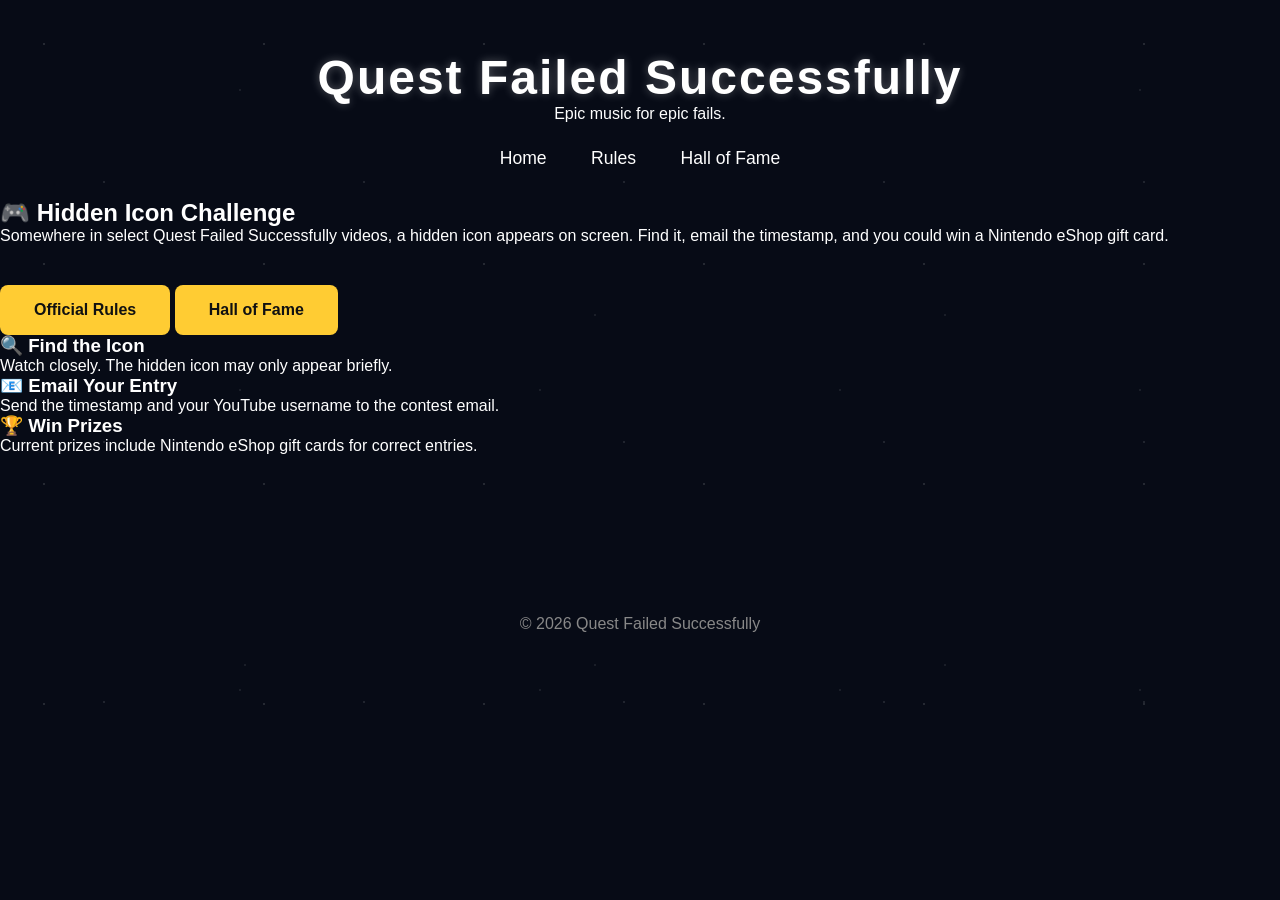
==== index.html @ 1bcabee9 "Update homepage Refactor HTML structure and improve accessibility." ====
<!DOCTYPE html>
<html lang="en">
<head>
<meta charset="UTF-8">
<meta name="viewport" content="width=device-width, initial-scale=1.0">
<title>Quest Failed Successfully</title>
<link rel="stylesheet" href="style.css">
</head>

<body>

<header class="site-header">
  <h1>Quest Failed Successfully</h1>
  <p class="tagline">Epic music for epic fails.</p>

  <nav>
    <a href="index.html">Home</a>
    <a href="rules.html">Rules</a>
    <a href="winners.html">Hall of Fame</a>
  </nav>
</header>

<main>

<section class="hero-card">
  <h2>🎮 Hidden Icon Challenge</h2>
  <p>
    Somewhere in select Quest Failed Successfully videos, a hidden icon appears on screen.
    Find it, email the timestamp, and you could win a Nintendo eShop gift card.
  </p>

  <div class="button-row">
    <a class="button" href="rules.html">Official Rules</a>
    <a class="button secondary" href="winners.html">Hall of Fame</a>
  </div>
</section>

<section class="info-grid">
  <div class="info-card">
    <h3>🔍 Find the Icon</h3>
    <p>Watch closely. The hidden icon may only appear briefly.</p>
  </div>

  <div class="info-card">
    <h3>📧 Email Your Entry</h3>
    <p>Send the timestamp and your YouTube username to the contest email.</p>
  </div>

  <div class="info-card">
    <h3>🏆 Win Prizes</h3>
    <p>Current prizes include Nintendo eShop gift cards for correct entries.</p>
  </div>
</section>

</main>

<footer>
  <p>© 2026 Quest Failed Successfully</p>
</footer>

</body>
</html>
---- style.css ----
/* ==========================================================
   Quest Failed Successfully
   Main Stylesheet
   ========================================================== */

*{
    margin:0;
    padding:0;
    box-sizing:border-box;
}

body{

    font-family: Arial, Helvetica, sans-serif;

    background:#070b16;

    color:white;

    min-height:100vh;

    background-image:
        radial-gradient(circle at 20% 20%, rgba(255,255,255,.12) 1px, transparent 1px),
        radial-gradient(circle at 80% 30%, rgba(255,255,255,.08) 1px, transparent 1px),
        radial-gradient(circle at 40% 70%, rgba(255,255,255,.10) 1px, transparent 1px),
        radial-gradient(circle at 70% 90%, rgba(255,255,255,.08) 1px, transparent 1px);

    background-size:
        220px 220px,
        300px 300px,
        260px 260px,
        350px 350px;

}

header{

    text-align:center;

    padding:50px 20px 30px;

}

header h1{

    font-size:3rem;

    letter-spacing:2px;

    color:#ffffff;

    text-shadow:
        0 0 10px rgba(255,255,255,.3);

}

nav{

    margin-top:25px;

}

nav a{

    color:white;

    text-decoration:none;

    margin:0 20px;

    font-size:1.1rem;

    transition:.25s;

}

nav a:hover{

    color:#ffcc33;

}

.hero{

    max-width:900px;

    margin:80px auto;

    text-align:center;

    padding:0 20px;

}

.hero h2{

    font-size:2.3rem;

    margin-bottom:20px;

}

.hero p{

    font-size:1.15rem;

    line-height:1.7;

    color:#d0d0d0;

}

.button{

    display:inline-block;

    margin-top:40px;

    padding:16px 34px;

    background:#ffcc33;

    color:#111;

    font-weight:bold;

    text-decoration:none;

    border-radius:8px;

    transition:.25s;

}

.button:hover{

    transform:translateY(-2px);

    box-shadow:0 0 20px rgba(255,204,51,.5);

}

footer{

    margin-top:120px;

    text-align:center;

    padding:40px;

    color:#888;

}
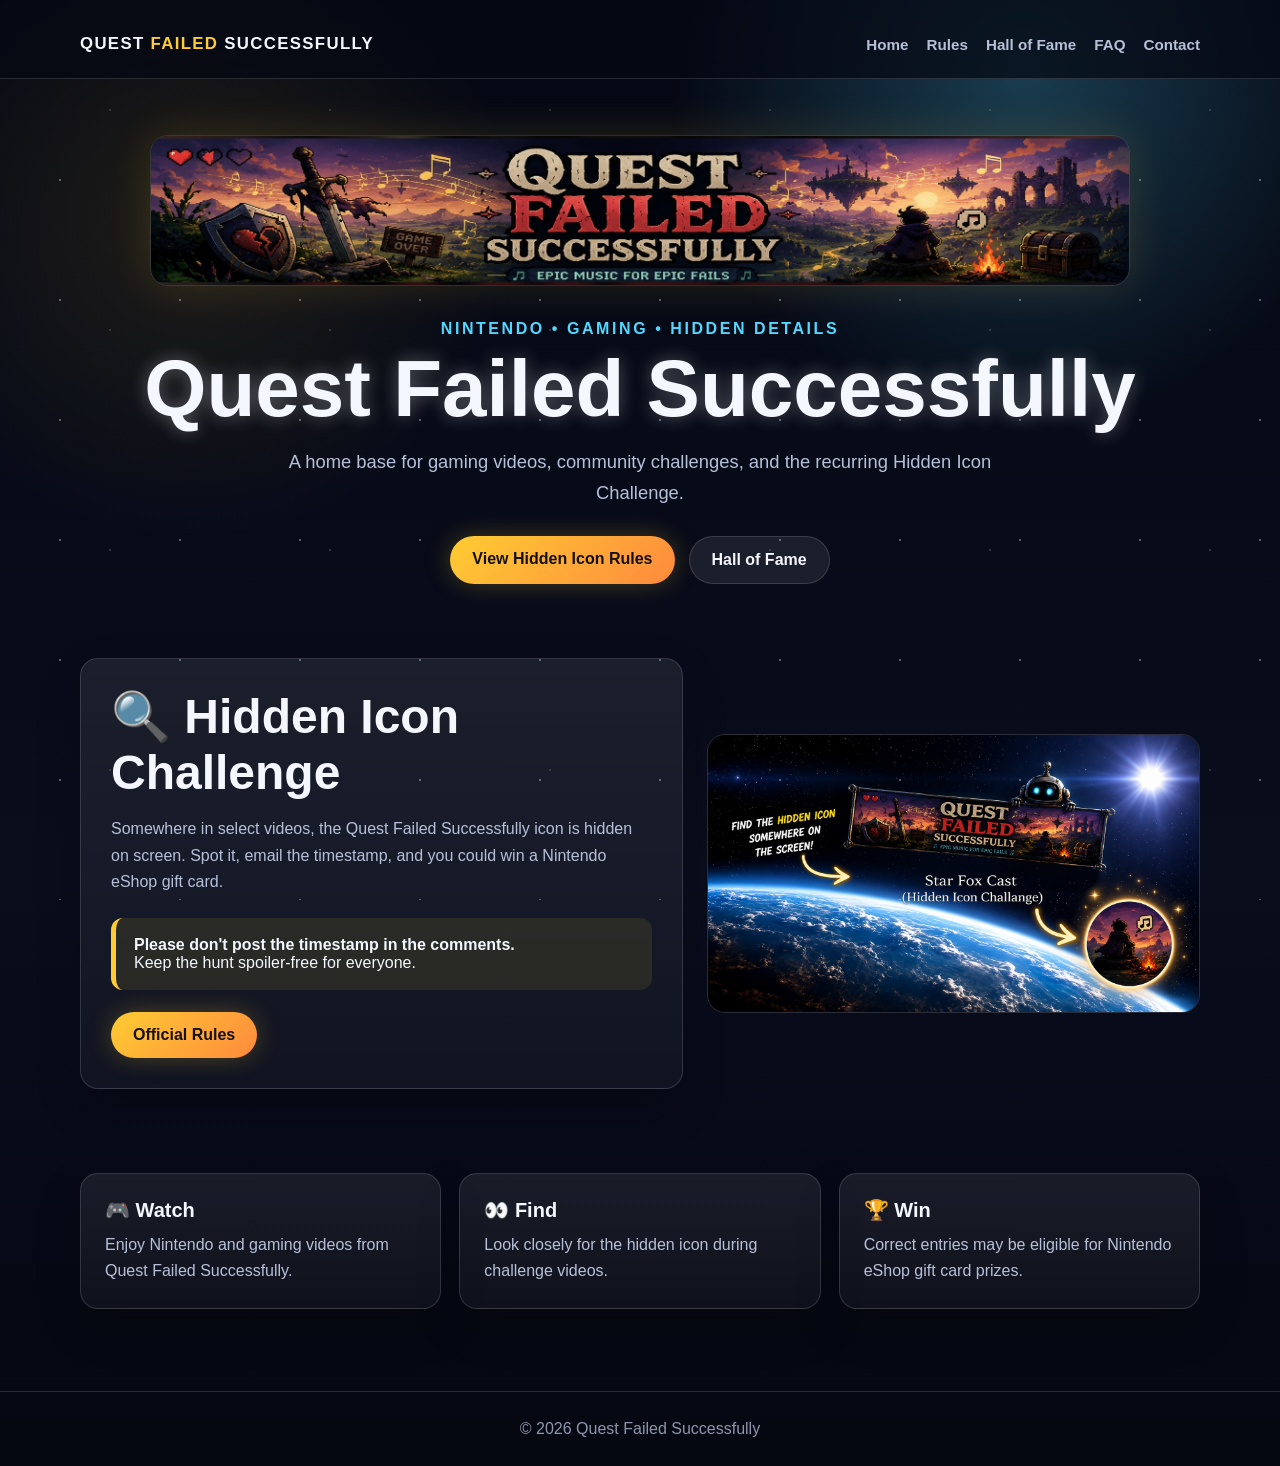
==== commit 41fa3769: "Add website version 1" ====
--- a/index.html
+++ b/index.html
@@ -1,62 +1,13 @@
-<!DOCTYPE html>
-<html lang="en">
-<head>
-<meta charset="UTF-8">
-<meta name="viewport" content="width=device-width, initial-scale=1.0">
-<title>Quest Failed Successfully</title>
-<link rel="stylesheet" href="style.css">
-</head>
-
-<body>
-
-<header class="site-header">
-  <h1>Quest Failed Successfully</h1>
-  <p class="tagline">Epic music for epic fails.</p>
-
-  <nav>
-    <a href="index.html">Home</a>
-    <a href="rules.html">Rules</a>
-    <a href="winners.html">Hall of Fame</a>
-  </nav>
-</header>
-
+<!DOCTYPE html><html lang="en"><head><meta charset="UTF-8"><meta name="viewport" content="width=device-width, initial-scale=1.0"><title>Quest Failed Successfully</title><link rel="stylesheet" href="assets/css/style.css"></head><body><header class="site-header"><div class="container nav-wrap"><a class="logo" href="index.html">Quest <span>Failed</span> Successfully</a><nav><a href="index.html">Home</a><a href="rules.html">Rules</a><a href="winners.html">Hall of Fame</a><a href="faq.html">FAQ</a><a href="contact.html">Contact</a></nav></div></header>
 <main>
-
-<section class="hero-card">
-  <h2>🎮 Hidden Icon Challenge</h2>
-  <p>
-    Somewhere in select Quest Failed Successfully videos, a hidden icon appears on screen.
-    Find it, email the timestamp, and you could win a Nintendo eShop gift card.
-  </p>
-
-  <div class="button-row">
-    <a class="button" href="rules.html">Official Rules</a>
-    <a class="button secondary" href="winners.html">Hall of Fame</a>
-  </div>
-</section>
-
-<section class="info-grid">
-  <div class="info-card">
-    <h3>🔍 Find the Icon</h3>
-    <p>Watch closely. The hidden icon may only appear briefly.</p>
-  </div>
-
-  <div class="info-card">
-    <h3>📧 Email Your Entry</h3>
-    <p>Send the timestamp and your YouTube username to the contest email.</p>
-  </div>
-
-  <div class="info-card">
-    <h3>🏆 Win Prizes</h3>
-    <p>Current prizes include Nintendo eShop gift cards for correct entries.</p>
-  </div>
-</section>
-
+<section class="hero"><div class="container">
+<img class="banner" src="assets/images/qfs-banner.jpeg" alt="Quest Failed Successfully banner">
+<p class="kicker">Nintendo • Gaming • Hidden Details</p>
+<h1>Quest Failed Successfully</h1>
+<p class="lead">A home base for gaming videos, community challenges, and the recurring Hidden Icon Challenge.</p>
+<div class="button-row"><a class="button" href="rules.html">View Hidden Icon Rules</a><a class="button secondary" href="winners.html">Hall of Fame</a></div>
+</div></section>
+<section class="section"><div class="container feature"><div class="content"><h2>🔍 Hidden Icon Challenge</h2><p>Somewhere in select videos, the Quest Failed Successfully icon is hidden on screen. Spot it, email the timestamp, and you could win a Nintendo eShop gift card.</p><div class="notice"><strong>Please don't post the timestamp in the comments.</strong><br>Keep the hunt spoiler-free for everyone.</div><a class="button" href="rules.html">Official Rules</a></div><img src="assets/images/hidden-icon-thumbnail.jpeg" alt="Hidden Icon Challenge thumbnail"></div></section>
+<section class="section"><div class="container grid"><div class="card"><h3>🎮 Watch</h3><p>Enjoy Nintendo and gaming videos from Quest Failed Successfully.</p></div><div class="card"><h3>👀 Find</h3><p>Look closely for the hidden icon during challenge videos.</p></div><div class="card"><h3>🏆 Win</h3><p>Correct entries may be eligible for Nintendo eShop gift card prizes.</p></div></div></section>
 </main>
-
-<footer>
-  <p>© 2026 Quest Failed Successfully</p>
-</footer>
-
-</body>
-</html>
+<footer><div class="container"><p>© 2026 Quest Failed Successfully</p></div></footer></body></html>
--- a/assets/css/style.css
+++ b/assets/css/style.css
@@ -0,0 +1,35 @@
+
+:root{--bg:#060914;--text:#f5f7ff;--muted:#b8c0d9;--gold:#ffcc33;--orange:#ff8a3d;--blue:#53d7ff;--border:rgba(255,255,255,.14)}
+*{box-sizing:border-box;margin:0;padding:0}
+body{font-family:Arial,Helvetica,sans-serif;color:var(--text);background:radial-gradient(circle at 80% 5%,rgba(83,215,255,.25),transparent 22rem),radial-gradient(circle at 15% 15%,rgba(255,204,51,.10),transparent 20rem),linear-gradient(180deg,#050813,#090d1c 60%,#050711);min-height:100vh;overflow-x:hidden}
+body:before{content:"";position:fixed;inset:0;pointer-events:none;background-image:radial-gradient(circle,rgba(255,255,255,.75) 1px,transparent 1px),radial-gradient(circle,rgba(255,255,255,.35) 1px,transparent 1px);background-size:120px 120px,220px 220px;animation:stars 55s linear infinite;opacity:.45}
+@keyframes stars{from{transform:translateY(0)}to{transform:translateY(-220px)}}
+.container{width:min(1120px,calc(100% - 32px));margin:0 auto}
+.site-header{position:relative;padding:34px 0 24px;border-bottom:1px solid var(--border);background:rgba(6,9,20,.72);backdrop-filter:blur(10px)}
+.nav-wrap{display:flex;align-items:center;justify-content:space-between;gap:20px}
+.logo{text-decoration:none;font-weight:900;letter-spacing:.08em;text-transform:uppercase;font-size:1.05rem;color:var(--text)}
+.logo span{color:var(--gold)}
+nav{display:flex;gap:18px;flex-wrap:wrap;justify-content:center}
+nav a{text-decoration:none;color:var(--muted);font-weight:700;font-size:.95rem}
+nav a:hover,nav a.active{color:var(--gold)}
+.hero{position:relative;padding:56px 0 32px;text-align:center}
+.banner{width:min(980px,100%);border-radius:18px;border:1px solid var(--border);box-shadow:0 0 45px rgba(255,204,51,.14);display:block;margin:0 auto 34px}
+.kicker{color:var(--blue);font-weight:900;letter-spacing:.16em;text-transform:uppercase;margin-bottom:12px}
+h1{font-size:clamp(2.4rem,7vw,5rem);line-height:.98;text-shadow:0 0 18px rgba(255,255,255,.32);margin-bottom:18px}
+h2{font-size:clamp(1.8rem,4vw,3rem);margin-bottom:16px}
+h3{font-size:1.25rem;margin-bottom:10px}
+.lead{color:var(--muted);font-size:1.15rem;line-height:1.7;max-width:790px;margin:0 auto}
+.button-row{display:flex;flex-wrap:wrap;gap:14px;justify-content:center;margin-top:28px}
+.button{display:inline-block;text-decoration:none;background:linear-gradient(135deg,var(--gold),var(--orange));color:#14100a;font-weight:900;padding:14px 22px;border-radius:999px;box-shadow:0 0 24px rgba(255,204,51,.25)}
+.button.secondary{background:rgba(255,255,255,.08);color:var(--text);border:1px solid var(--border);box-shadow:none}
+.section{padding:42px 0}
+.grid{display:grid;grid-template-columns:repeat(3,1fr);gap:18px}
+.card,.content{background:linear-gradient(180deg,rgba(255,255,255,.08),rgba(255,255,255,.04));border:1px solid var(--border);border-radius:18px;padding:24px;box-shadow:0 18px 45px rgba(0,0,0,.2)}
+.card p,.content p,.content li{color:var(--muted);line-height:1.65}
+.feature{display:grid;grid-template-columns:1.1fr .9fr;gap:24px;align-items:center}
+.feature img{width:100%;border-radius:18px;border:1px solid var(--border)}
+.content{padding:30px}
+.content ul,.content ol{padding-left:22px;margin:14px 0}.content li{margin:10px 0}.content h2{margin-top:24px}.content h2:first-child{margin-top:0}
+.notice{border-left:5px solid var(--gold);background:rgba(255,204,51,.09);padding:18px;border-radius:12px;margin:22px 0}
+footer{border-top:1px solid var(--border);padding:28px 0;color:#8e96ad;text-align:center;margin-top:40px}
+@media(max-width:760px){.nav-wrap{flex-direction:column}.grid,.feature{grid-template-columns:1fr}.hero{padding-top:34px}}
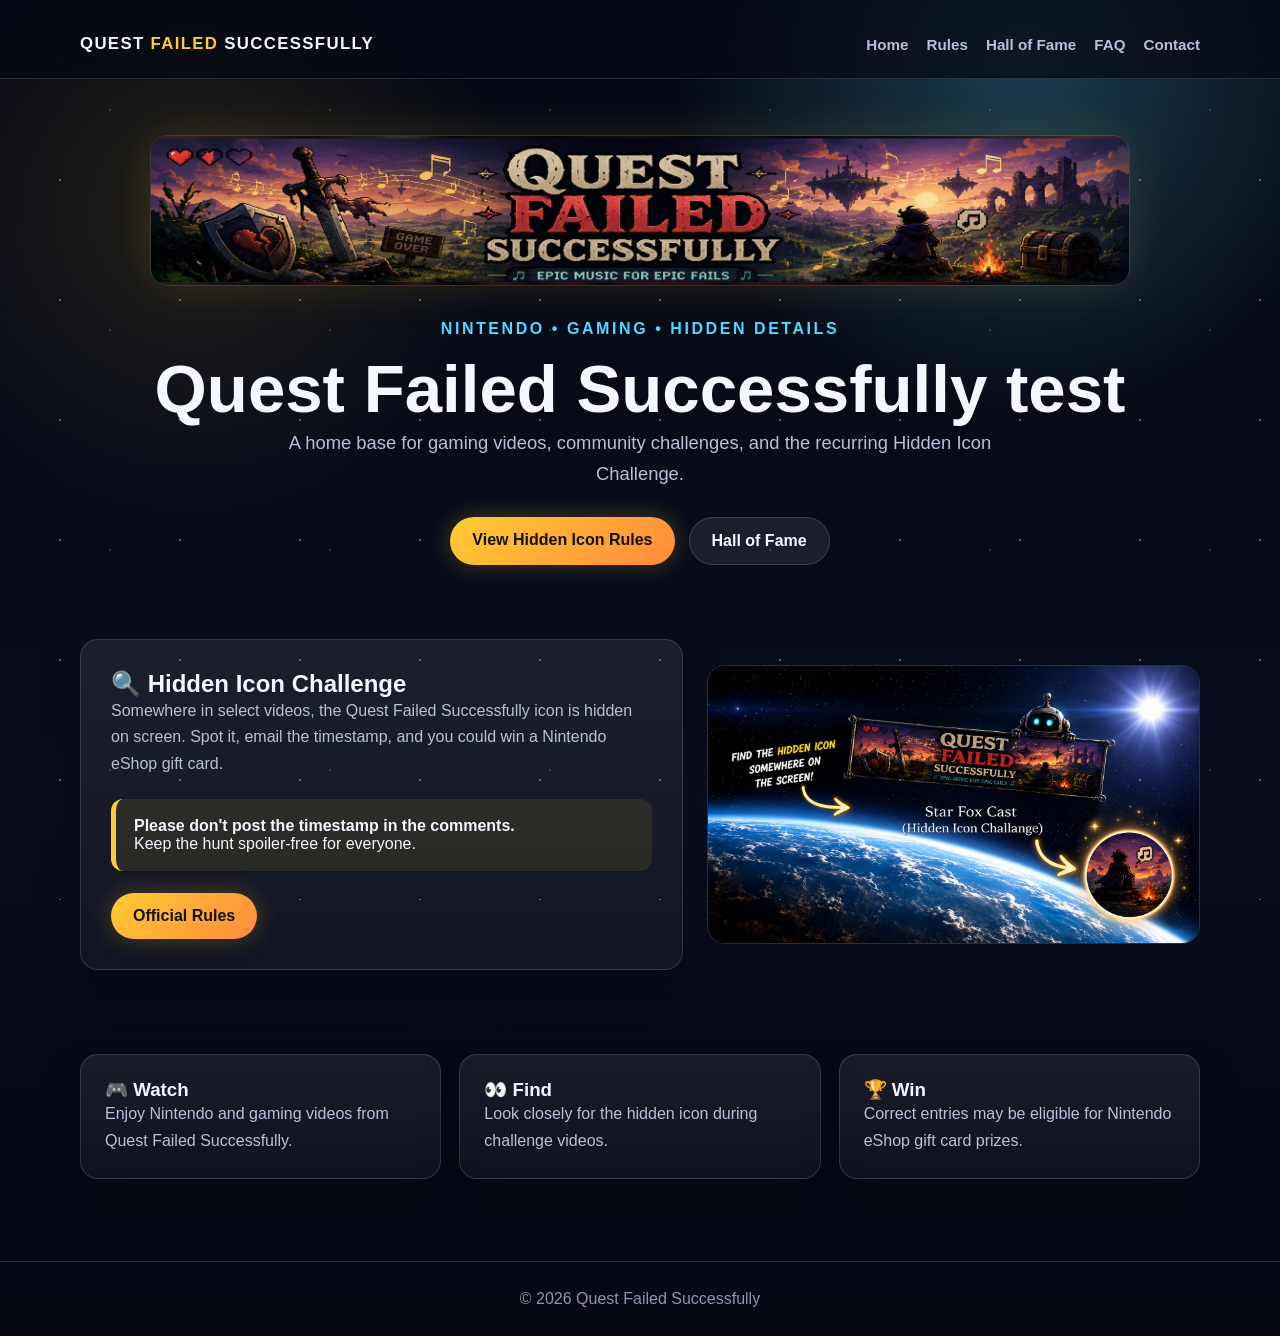
==== commit 22c3ba0b: "Update site styling" ====
--- a/index.html
+++ b/index.html
@@ -3,7 +3,7 @@
 <section class="hero"><div class="container">
 <img class="banner" src="assets/images/qfs-banner.jpeg" alt="Quest Failed Successfully banner">
 <p class="kicker">Nintendo • Gaming • Hidden Details</p>
-<h1>Quest Failed Successfully</h1>
+<h1>Quest Failed Successfully test</h1>
 <p class="lead">A home base for gaming videos, community challenges, and the recurring Hidden Icon Challenge.</p>
 <div class="button-row"><a class="button" href="rules.html">View Hidden Icon Rules</a><a class="button secondary" href="winners.html">Hall of Fame</a></div>
 </div></section>
--- a/assets/css/style.css
+++ b/assets/css/style.css
@@ -15,8 +15,8 @@
 .hero{position:relative;padding:56px 0 32px;text-align:center}
 .banner{width:min(980px,100%);border-radius:18px;border:1px solid var(--border);box-shadow:0 0 45px rgba(255,204,51,.14);display:block;margin:0 auto 34px}
 .kicker{color:var(--blue);font-weight:900;letter-spacing:.16em;text-transform:uppercase;margin-bottom:12px}
-h1{font-size:clamp(2.4rem,7vw,5rem);line-height:.98;text-shadow:0 0 18px rgba(255,255,255,.32);margin-bottom:18px}
-h2{font-size:clamp(1.8rem,4vw,3rem);margin-bottom:16px}
+h1 {font-size: clamp(2.2rem, 6vw, 4.2rem);}line-height:.98;text-shadow:0 0 18px rgba(255,255,255,.32);margin-bottom:18px}
+h2 {font-size: clamp(1.6rem, 3.5vw, 2.4rem);}margin-bottom:16px}
 h3{font-size:1.25rem;margin-bottom:10px}
 .lead{color:var(--muted);font-size:1.15rem;line-height:1.7;max-width:790px;margin:0 auto}
 .button-row{display:flex;flex-wrap:wrap;gap:14px;justify-content:center;margin-top:28px}
@@ -33,3 +33,5 @@
 .notice{border-left:5px solid var(--gold);background:rgba(255,204,51,.09);padding:18px;border-radius:12px;margin:22px 0}
 footer{border-top:1px solid var(--border);padding:28px 0;color:#8e96ad;text-align:center;margin-top:40px}
 @media(max-width:760px){.nav-wrap{flex-direction:column}.grid,.feature{grid-template-columns:1fr}.hero{padding-top:34px}}
+body {outline: 5px solid red !important;
+}
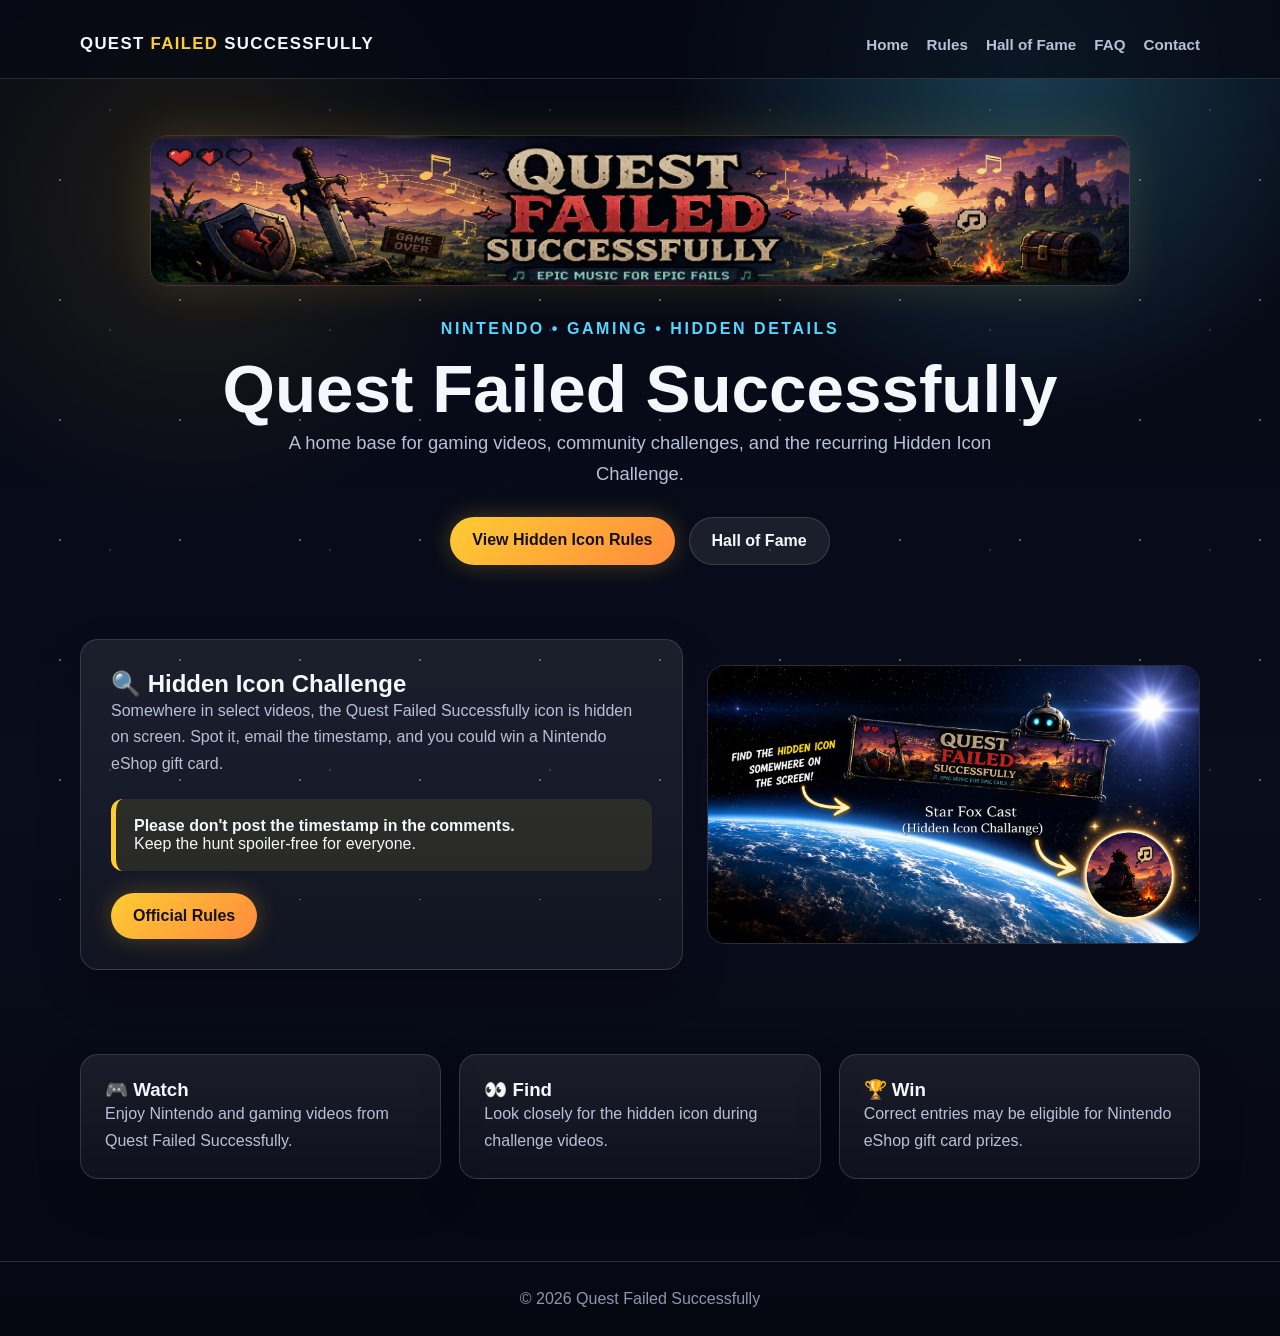
==== commit 998a5515: "Fix header text in index.html" ====
--- a/index.html
+++ b/index.html
@@ -3,11 +3,11 @@
 <section class="hero"><div class="container">
 <img class="banner" src="assets/images/qfs-banner.jpeg" alt="Quest Failed Successfully banner">
 <p class="kicker">Nintendo • Gaming • Hidden Details</p>
-<h1>Quest Failed Successfully test</h1>
+<h1>Quest Failed Successfully</h1>
 <p class="lead">A home base for gaming videos, community challenges, and the recurring Hidden Icon Challenge.</p>
 <div class="button-row"><a class="button" href="rules.html">View Hidden Icon Rules</a><a class="button secondary" href="winners.html">Hall of Fame</a></div>
 </div></section>
 <section class="section"><div class="container feature"><div class="content"><h2>🔍 Hidden Icon Challenge</h2><p>Somewhere in select videos, the Quest Failed Successfully icon is hidden on screen. Spot it, email the timestamp, and you could win a Nintendo eShop gift card.</p><div class="notice"><strong>Please don't post the timestamp in the comments.</strong><br>Keep the hunt spoiler-free for everyone.</div><a class="button" href="rules.html">Official Rules</a></div><img src="assets/images/hidden-icon-thumbnail.jpeg" alt="Hidden Icon Challenge thumbnail"></div></section>
 <section class="section"><div class="container grid"><div class="card"><h3>🎮 Watch</h3><p>Enjoy Nintendo and gaming videos from Quest Failed Successfully.</p></div><div class="card"><h3>👀 Find</h3><p>Look closely for the hidden icon during challenge videos.</p></div><div class="card"><h3>🏆 Win</h3><p>Correct entries may be eligible for Nintendo eShop gift card prizes.</p></div></div></section>
 </main>
-<footer><div class="container"><p>© 2026 Quest Failed Successfully</p></div></footer></body></html>+<footer><div class="container"><p>© 2026 Quest Failed Successfully</p></div></footer></body></html>
--- a/assets/css/style.css
+++ b/assets/css/style.css
@@ -15,7 +15,7 @@
 .hero{position:relative;padding:56px 0 32px;text-align:center}
 .banner{width:min(980px,100%);border-radius:18px;border:1px solid var(--border);box-shadow:0 0 45px rgba(255,204,51,.14);display:block;margin:0 auto 34px}
 .kicker{color:var(--blue);font-weight:900;letter-spacing:.16em;text-transform:uppercase;margin-bottom:12px}
-h1 {font-size: clamp(2.2rem, 6vw, 4.2rem);}line-height:.98;text-shadow:0 0 18px rgba(255,255,255,.32);margin-bottom:18px}
+h1 {font-size: clamp(2.2rem, 6vw, 4.21rem);}line-height:.98;text-shadow:0 0 18px rgba(255,255,255,.32);margin-bottom:18px}
 h2 {font-size: clamp(1.6rem, 3.5vw, 2.4rem);}margin-bottom:16px}
 h3{font-size:1.25rem;margin-bottom:10px}
 .lead{color:var(--muted);font-size:1.15rem;line-height:1.7;max-width:790px;margin:0 auto}
@@ -34,4 +34,4 @@
 footer{border-top:1px solid var(--border);padding:28px 0;color:#8e96ad;text-align:center;margin-top:40px}
 @media(max-width:760px){.nav-wrap{flex-direction:column}.grid,.feature{grid-template-columns:1fr}.hero{padding-top:34px}}
 body {outline: 5px solid red !important;
-}+}
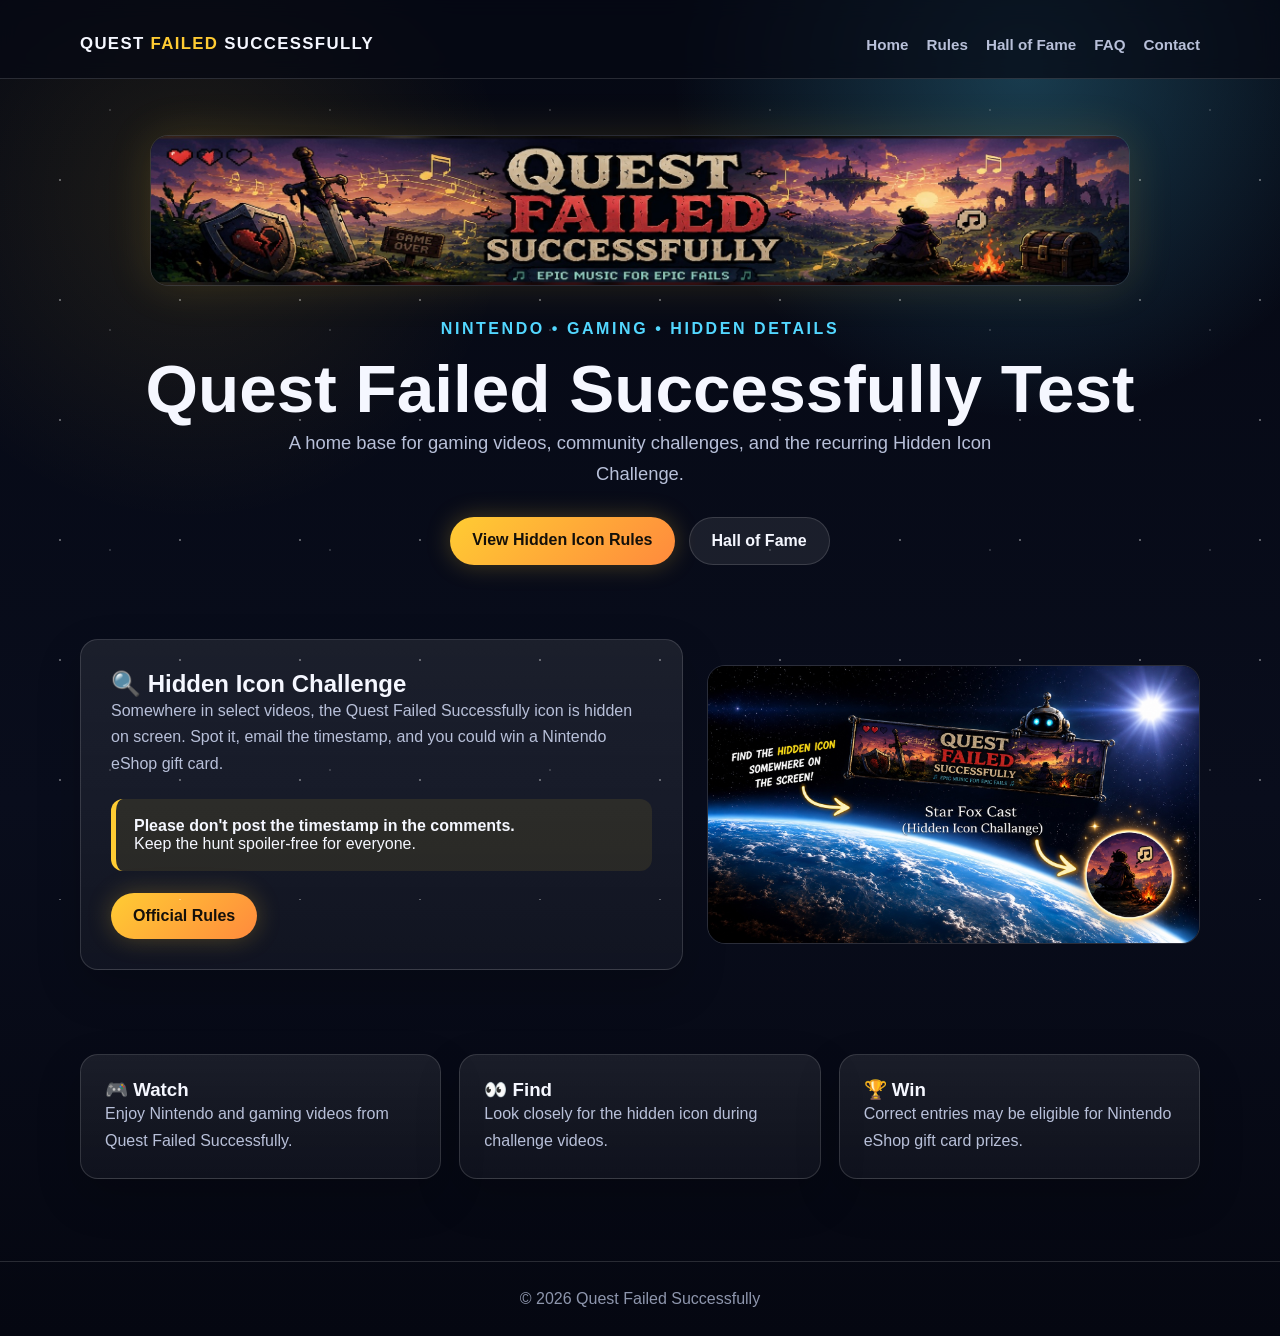
==== commit 96d3359a: "Update header text for Quest Failed Successfully" ====
--- a/index.html
+++ b/index.html
@@ -3,7 +3,7 @@
 <section class="hero"><div class="container">
 <img class="banner" src="assets/images/qfs-banner.jpeg" alt="Quest Failed Successfully banner">
 <p class="kicker">Nintendo • Gaming • Hidden Details</p>
-<h1>Quest Failed Successfully</h1>
+<h1>Quest Failed Successfully Test</h1>
 <p class="lead">A home base for gaming videos, community challenges, and the recurring Hidden Icon Challenge.</p>
 <div class="button-row"><a class="button" href="rules.html">View Hidden Icon Rules</a><a class="button secondary" href="winners.html">Hall of Fame</a></div>
 </div></section>
--- a/assets/css/style.css
+++ b/assets/css/style.css
@@ -15,7 +15,7 @@
 .hero{position:relative;padding:56px 0 32px;text-align:center}
 .banner{width:min(980px,100%);border-radius:18px;border:1px solid var(--border);box-shadow:0 0 45px rgba(255,204,51,.14);display:block;margin:0 auto 34px}
 .kicker{color:var(--blue);font-weight:900;letter-spacing:.16em;text-transform:uppercase;margin-bottom:12px}
-h1 {font-size: clamp(2.2rem, 6vw, 4.21rem);}line-height:.98;text-shadow:0 0 18px rgba(255,255,255,.32);margin-bottom:18px}
+h1 {font-size: clamp(2.2rem, 6vw, 4.22rem);}line-height:.98;text-shadow:0 0 18px rgba(255,255,255,.32);margin-bottom:18px}
 h2 {font-size: clamp(1.6rem, 3.5vw, 2.4rem);}margin-bottom:16px}
 h3{font-size:1.25rem;margin-bottom:10px}
 .lead{color:var(--muted);font-size:1.15rem;line-height:1.7;max-width:790px;margin:0 auto}
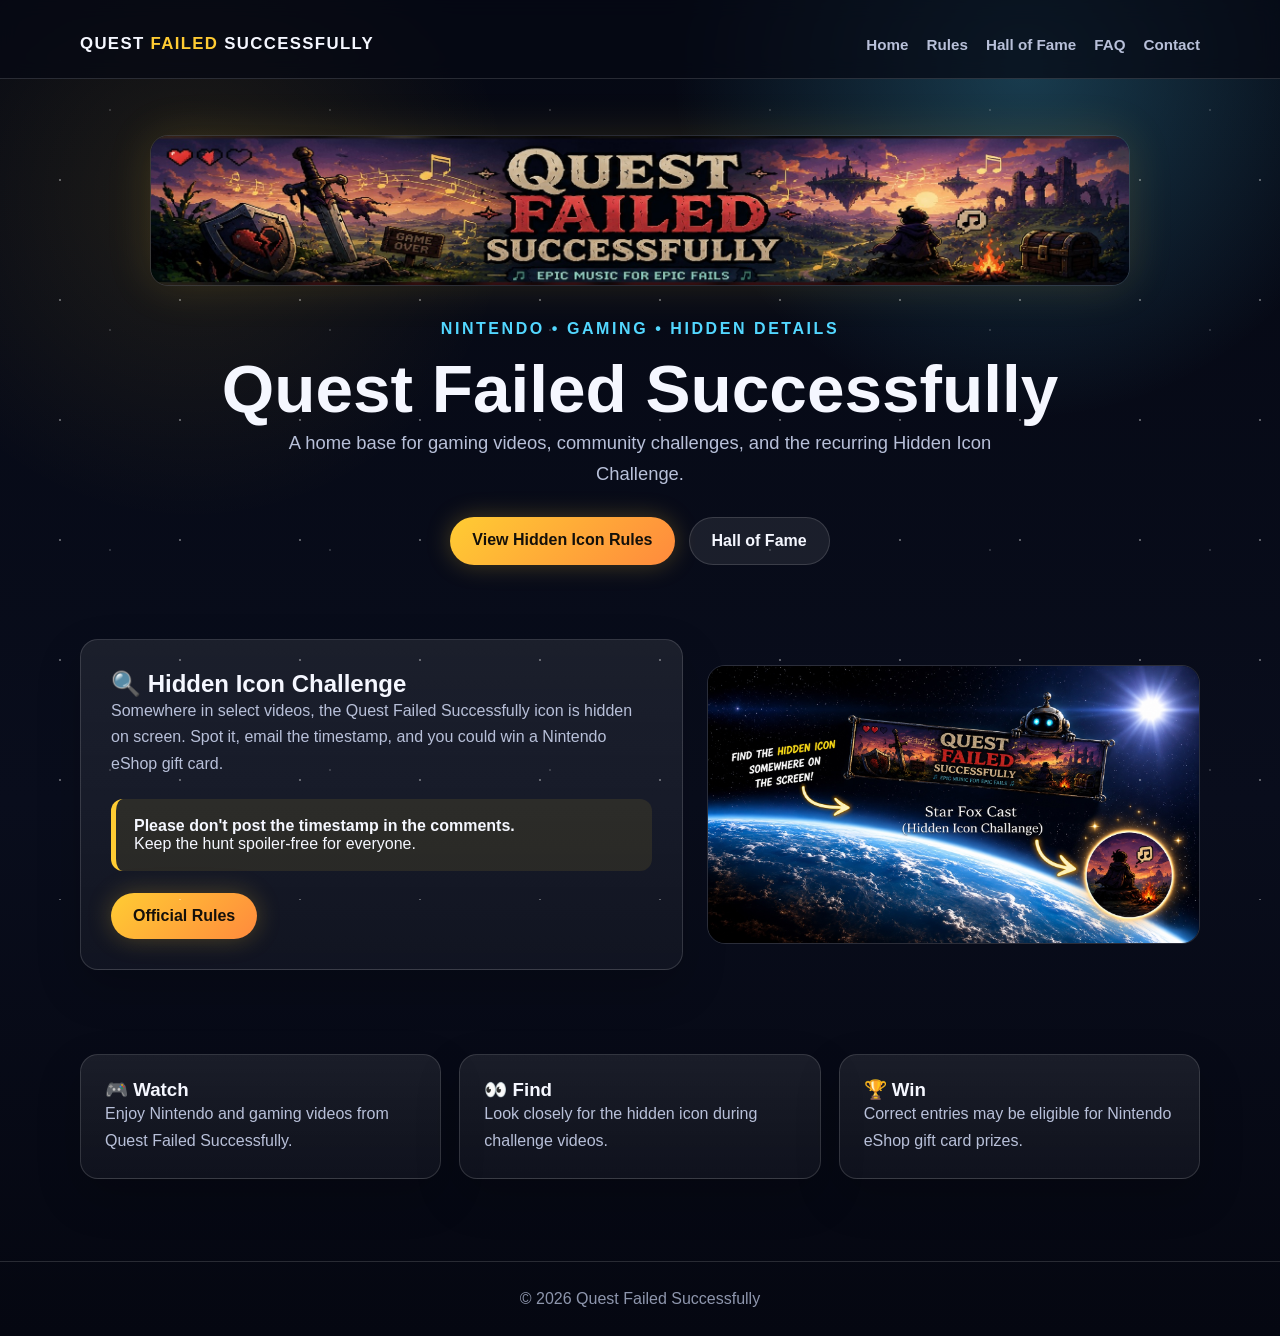
==== commit f38ae738: "Fix header text in index.html" ====
--- a/index.html
+++ b/index.html
@@ -3,7 +3,7 @@
 <section class="hero"><div class="container">
 <img class="banner" src="assets/images/qfs-banner.jpeg" alt="Quest Failed Successfully banner">
 <p class="kicker">Nintendo • Gaming • Hidden Details</p>
-<h1>Quest Failed Successfully Test</h1>
+<h1>Quest Failed Successfully</h1>
 <p class="lead">A home base for gaming videos, community challenges, and the recurring Hidden Icon Challenge.</p>
 <div class="button-row"><a class="button" href="rules.html">View Hidden Icon Rules</a><a class="button secondary" href="winners.html">Hall of Fame</a></div>
 </div></section>
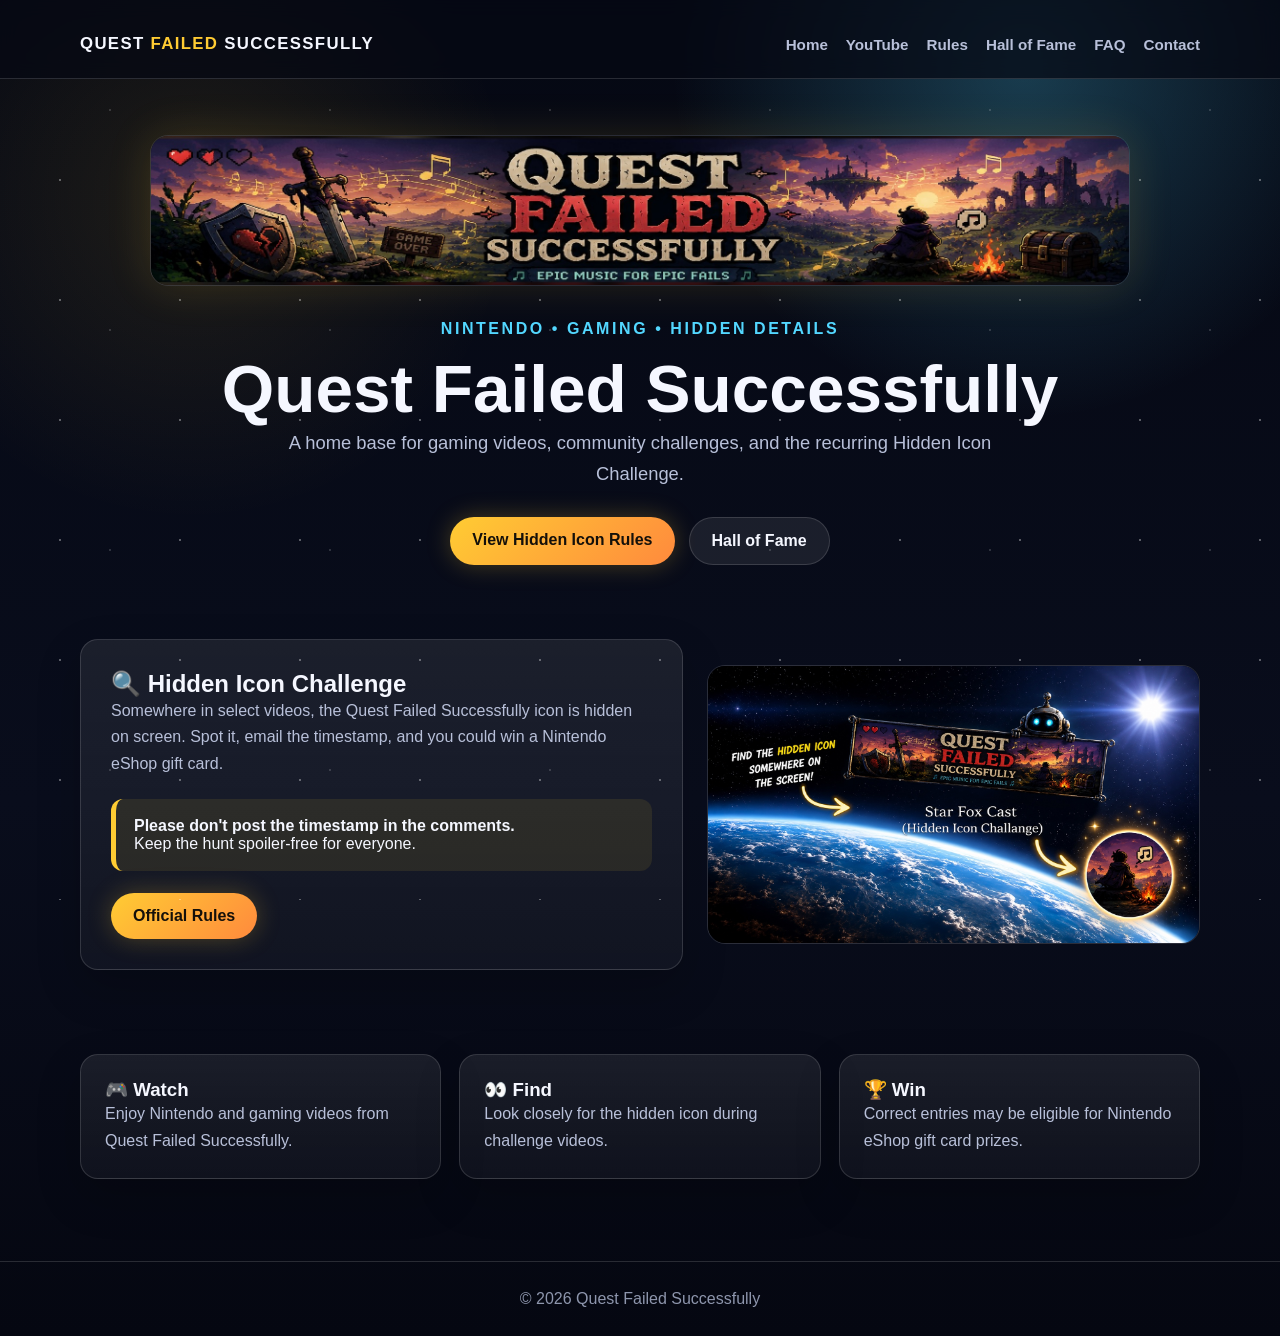
==== commit ef761ba1: "Add YouTube link to navigation in index.html Added a link to the YouTube channel in the navigation." ====
--- a/index.html
+++ b/index.html
@@ -1,9 +1,9 @@
-<!DOCTYPE html><html lang="en"><head><meta charset="UTF-8"><meta name="viewport" content="width=device-width, initial-scale=1.0"><title>Quest Failed Successfully</title><link rel="stylesheet" href="assets/css/style.css"></head><body><header class="site-header"><div class="container nav-wrap"><a class="logo" href="index.html">Quest <span>Failed</span> Successfully</a><nav><a href="index.html">Home</a><a href="rules.html">Rules</a><a href="winners.html">Hall of Fame</a><a href="faq.html">FAQ</a><a href="contact.html">Contact</a></nav></div></header>
+<!DOCTYPE html><html lang="en"><head><meta charset="UTF-8"><meta name="viewport" content="width=device-width, initial-scale=1.0"><title>Quest Failed Successfully</title><link rel="stylesheet" href="assets/css/style.css"></head><body><header class="site-header"><div class="container nav-wrap"><a class="logo" href="index.html">Quest <span>Failed</span> Successfully</a><nav><a href="index.html">Home</a><a href="https://www.youtube.com/@QuestFailsAgain" target="_blank" rel="noopener noreferrer">YouTube</a><a href="rules.html">Rules</a><a href="winners.html">Hall of Fame</a><a href="faq.html">FAQ</a><a href="contact.html">Contact</a></nav></div></header>
 <main>
 <section class="hero"><div class="container">
 <img class="banner" src="assets/images/qfs-banner.jpeg" alt="Quest Failed Successfully banner">
 <p class="kicker">Nintendo • Gaming • Hidden Details</p>
-<h1>Quest Failed Successfully</h1>
+<h1>Quest Failed Successfully </h1>
 <p class="lead">A home base for gaming videos, community challenges, and the recurring Hidden Icon Challenge.</p>
 <div class="button-row"><a class="button" href="rules.html">View Hidden Icon Rules</a><a class="button secondary" href="winners.html">Hall of Fame</a></div>
 </div></section>
--- a/assets/css/style.css
+++ b/assets/css/style.css
@@ -33,5 +33,4 @@
 .notice{border-left:5px solid var(--gold);background:rgba(255,204,51,.09);padding:18px;border-radius:12px;margin:22px 0}
 footer{border-top:1px solid var(--border);padding:28px 0;color:#8e96ad;text-align:center;margin-top:40px}
 @media(max-width:760px){.nav-wrap{flex-direction:column}.grid,.feature{grid-template-columns:1fr}.hero{padding-top:34px}}
-body {outline: 5px solid red !important;
-}
+
